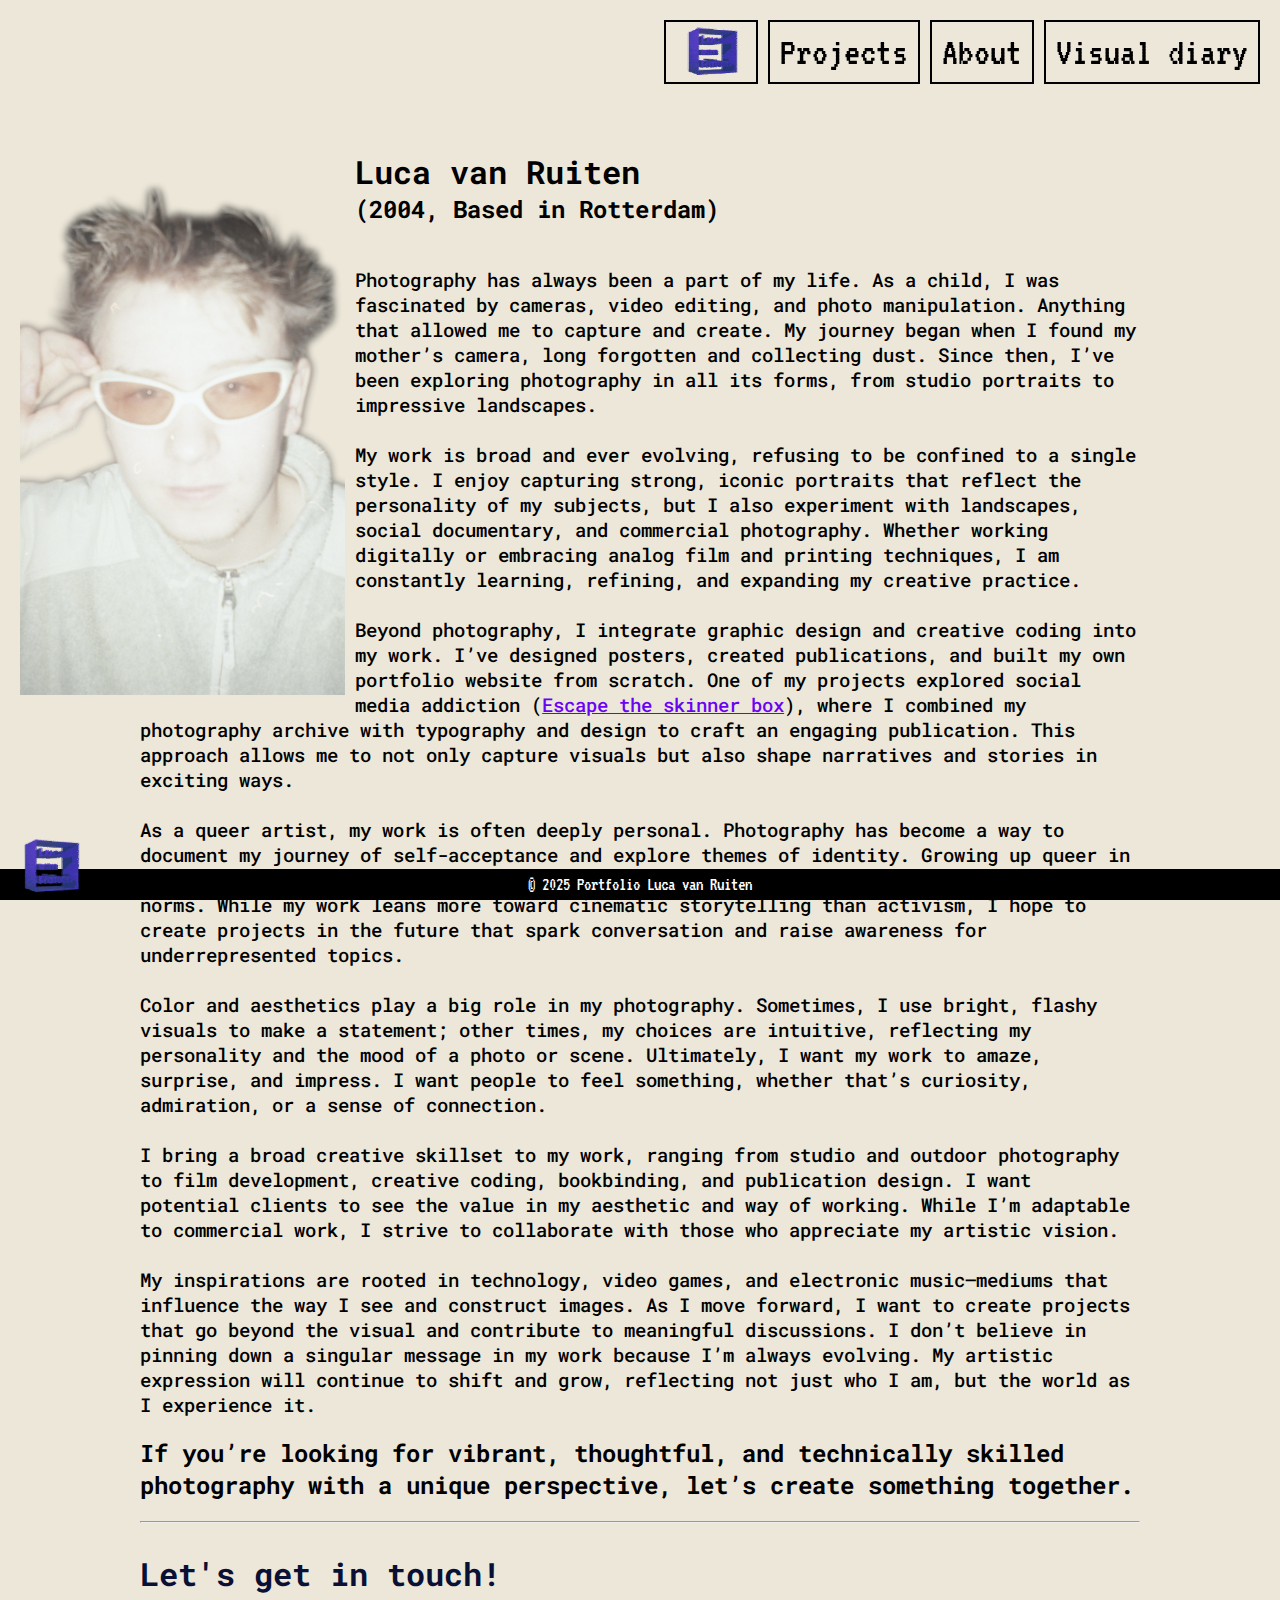
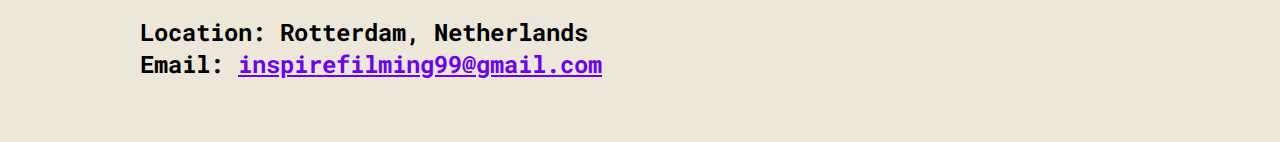
==== about.html @ 85bcb036 "WAAAAAAA" ====
<!--
  o                                                                                           o__ __o                       o     o                             
 <|>                                                                                         <|     v\                    _<|>_  <|>                            
 / \                                                                                         / \     <\                          < >                            
 \o/           o       o       __o__    o__ __o/       o      o     o__ __o/  \o__ __o       \o/     o/       o       o     o     |        o__  __o   \o__ __o  
  |           <|>     <|>     />  \    /v     |       <|>    <|>   /v     |    |     |>       |__  _<|       <|>     <|>   <|>    o__/_   /v      |>   |     |> 
 / \          < >     < >   o/        />     / \      < >    < >  />     / \  / \   / \       |       \      < >     < >   / \    |      />      //   / \   / \ 
 \o/           |       |   <|         \      \o/       \o    o/   \      \o/  \o/   \o/      <o>       \o     |       |    \o/    |      \o    o/     \o/   \o/ 
  |            o       o    \\         o      |         v\  /v     o      |    |     |        |         v\    o       o     |     o       v\  /v __o   |     |  
 / \ _\o__/_   <\__ __/>     _\o__</   <\__  / \         <\/>      <\__  / \  / \   / \      / \         <\   <\__ __/>    / \    <\__     <\/> __/>  / \   / \ 
 -->

 <!DOCTYPE html>
 <html lang="en">
 <head>
     <link rel="stylesheet" href="styles/main.css">
     <meta charset="UTF-8">
     <meta name="viewport" content="width=device-width, initial-scale=1.0">
     <title>About</title>
     <link rel="shortcut icon" type="image/x-icon" href="images/logo_small-ezgif.com-optimize.gif" />
     <link rel="preconnect" href="https://fonts.googleapis.com">
     <link rel="preconnect" href="https://fonts.gstatic.com" crossorigin>
     <link href="https://fonts.googleapis.com/css2?family=Roboto+Mono:wght@400..700&family=VT323&display=swap" rel="stylesheet">
 </head>
 <body style="background-color: rgb(236, 231, 217);">
     <div id="menu">
        <img id="home_btn_white_pages" class="home_btn" onclick="window.location.replace('index.html')" src="images/logo_small-ezgif.com-optimize.gif">
         <a class="menu_btn" href="portfolio.html">Projects</a>
         <a class="menu_btn" href="about.html">About</a>
         <a class="menu_btn" href="messy_grid.html">Visual diary</a>
     </div>
     <div id="about_container">
        <div id="about_photo_holder">
            <img src="images/about/1.png">
        </div>
        <div id="about_text">
            <h1 style="font-weight: 700;">Luca van Ruiten</h1>
            <h2 style="margin: 0">(2004, Based in Rotterdam)</h2><br><br>
            <p>Photography has always been a part of my life. As a child, I was fascinated by cameras, video editing, and photo manipulation. Anything that allowed me to capture and create. My journey began when I found my mother’s camera, long forgotten and collecting dust. Since then, I’ve been exploring photography in all its forms, from studio portraits to impressive landscapes.<br><br>
                
                My work is broad and ever evolving, refusing to be confined to a single style. I enjoy capturing strong, iconic portraits that reflect the personality of my subjects, but I also experiment with landscapes, social documentary, and commercial photography. Whether working digitally or embracing analog film and printing techniques, I am constantly learning, refining, and expanding my creative practice.<br><br>
                
                Beyond photography, I integrate graphic design and creative coding into my work. I’ve designed posters, created publications, and built my own portfolio website from scratch. One of my projects explored social media addiction (<a style="color: #6a03f2" href="escape_s_b.html">Escape the skinner box</a>), where I combined my photography archive with typography and design to craft an engaging publication. This approach allows me to not only capture visuals but also shape narratives and stories in exciting ways.<br><br>
                
                As a queer artist, my work is often deeply personal. Photography has become a way to document my journey of self-acceptance and explore themes of identity. Growing up queer in a small town has shaped my perspective and fueled my interest in art that challenges norms. While my work leans more toward cinematic storytelling than activism, I hope to create projects in the future that spark conversation and raise awareness for underrepresented topics.<br><br>
                
                Color and aesthetics play a big role in my photography. Sometimes, I use bright, flashy visuals to make a statement; other times, my choices are intuitive, reflecting my personality and the mood of a photo or scene. Ultimately, I want my work to amaze, surprise, and impress. I want people to feel something, whether that’s curiosity, admiration, or a sense of connection.<br><br>
                
                I bring a broad creative skillset to my work, ranging from studio and outdoor photography to film development, creative coding, bookbinding, and publication design. I want potential clients to see the value in my aesthetic and way of working. While I’m adaptable to commercial work, I strive to collaborate with those who appreciate my artistic vision.<br><br>
                
                My inspirations are rooted in technology, video games, and electronic music—mediums that influence the way I see and construct images. As I move forward, I want to create projects that go beyond the visual and contribute to meaningful discussions. I don’t believe in pinning down a singular message in my work because I’m always evolving. My artistic expression will continue to shift and grow, reflecting not just who I am, but the world as I experience it.
            </p>
            <h2>
                If you’re looking for vibrant, thoughtful, and technically skilled photography with a unique perspective, let’s create something together.                
            </h2><hr><br>
            <h1 style="margin: 0; color: #091035">Let's get in touch!</h1><br>
            <h2 class="contact_info" style="font-weight: 700; margin: 0;">Location: Rotterdam, Netherlands</h1>
            <h2 class="contact_info" style="font-weight: 700; margin: 0;">Email: <a style="color: #6a03f2" href="mailto:inspirefilming99@gmail.com">inspirefilming99@gmail.com</a></h1><br><br>
        </div>
     </div>
     <div class="footer">
         <p>© 2025 Portfolio Luca van Ruiten</p>
         <img src="images/logo_small-ezgif.com-optimize.gif">
     </div>
 </body>
 </html>
---- styles/main.css ----
/*
  o                                                                                           o__ __o                       o     o                             
 <|>                                                                                         <|     v\                    _<|>_  <|>                            
 / \                                                                                         / \     <\                          < >                            
 \o/           o       o       __o__    o__ __o/       o      o     o__ __o/  \o__ __o       \o/     o/       o       o     o     |        o__  __o   \o__ __o  
  |           <|>     <|>     />  \    /v     |       <|>    <|>   /v     |    |     |>       |__  _<|       <|>     <|>   <|>    o__/_   /v      |>   |     |> 
 / \          < >     < >   o/        />     / \      < >    < >  />     / \  / \   / \       |       \      < >     < >   / \    |      />      //   / \   / \ 
 \o/           |       |   <|         \      \o/       \o    o/   \      \o/  \o/   \o/      <o>       \o     |       |    \o/    |      \o    o/     \o/   \o/ 
  |            o       o    \\         o      |         v\  /v     o      |    |     |        |         v\    o       o     |     o       v\  /v __o   |     |  
 / \ _\o__/_   <\__ __/>     _\o__</   <\__  / \         <\/>      <\__  / \  / \   / \      / \         <\   <\__ __/>    / \    <\__     <\/> __/>  / \   / \ 
 */

body, html {
    margin: 0;
    padding: 0;
    width: 100%;
    height: 100%;
    font-family: Roboto mono;
    font-weight: 400;
}
p {
    font-size: 14pt;
    margin: 0;
}

h1 {
    margin: 0;
}

#background-container {
    padding: 5px;
    width: 100vw;
    height: 100%;
    box-sizing: border-box;
    position: absolute;
    top: 0;
    animation-duration: 4s;
    animation-iteration-count: infinite;
    animation-timing-function: ease;
    animation-direction: alternate;
}

.parent {
    width: 100%;
    height: 100%;
    display: grid;
    grid-template-columns: repeat(5, 1fr);
    grid-template-rows: repeat(5, 1fr);
    gap: 10px;
}

.div1 {
    animation-duration: 10s;
    animation-iteration-count: infinite;
    animation-timing-function: ease-in-out;
    background-image: url('../images/index_animations/image1.jpg');
    background-size: contain;
    animation-name: background_change;
    filter: blur(50px);
    background-repeat: no-repeat;
    mix-blend-mode: multiply;
}

.logo_box {
    margin: 0;
    width: 90%;
    height: 90%;
    position: absolute;
    background-size: contain;
    background-position: center;
    top: 50%;
    left: 50%;
    transform: translate(-50%, -50%);
    border-radius: 50%;
    background-size: 80%;
    background-image: url('../images/Rotatinglogo-ezgif.com-optimize.gif');
    filter: none;
    animation: alternate 15s infinite ease-in-out hop_2;
    padding: 0;
    opacity: 0.9;
}

#name_box{
    position: fixed;
    top: 0;
    left: 0;
    z-index: 2;
    padding: 20px;
    background-color: rgba(0, 0, 0, 0.2);
    border-radius: 0 0 15px 0;
    font-family: VT323;
}

#container_grid {
    justify-items: center;
    display: grid;
    grid-template-columns: 1fr;
    grid-template-rows: 100vh;
    align-items: center;
}

#body_port {
    width: 100%;
    height: 100%;
    /* background-color: #6a03f2; */
    background-color: #091035;
}

.portfolio_grid {
    display: flex;
    box-sizing: border-box;
    gap: 10px;
    margin: 0 auto;
    max-width: 1000px;
}

.portfolio_grid > div {
    box-sizing: border-box;
    padding: 20px;
    max-width: 30vw;
}

.portfolio_grid > div > p {
    color: white;
}

.portfolio_grid  > div > img {
    transition: all .4s ease;
    width: 100%;
    display: block;
    margin: 0 auto;
    transform: scale(.9);
}

.portfolio_grid > div > img:hover {
    cursor: pointer;
    transform: scale(1);
}

#photo_page {
    background-color: rgb(255, 255, 255);
    width: 100%;
    height: 100%;
    display: none;
    top: 0;
    position: absolute;
    padding: 20px;
    box-sizing: border-box;
}

#back_btn:hover {
    background-color: rgb(0, 0, 0);
    cursor: pointer;
    color: white;
}

#photo_holder {
    height: 100%;
    width: 50%;
    padding: 20px;
    box-sizing: border-box;
}

#photo_holder > img {
    width: 100%;
    height: 100%;
    object-fit: contain;
    max-width: 40vw;
    box-sizing: border-box;
}

#text_holder {
    --padding: 20px;
    padding: var(--padding);
    padding-top: calc(var(--padding) * 4);
    width: 50%;
}

#text_holder p {
    font-size: 24px;
    font-weight: bold;
}

#text_holder h1 {
    font-size: 40px;
    font-weight: bold;
    margin-top: 0;
}

    .div1:nth-child(1) { grid-area: 1 / 1 / 3 / 6; animation-delay: 0;}
    .div1:nth-child(2) { grid-area: 2 / 2 / 4 / 4; animation-delay: 1s; animation-direction: alternate-reverse;}
    .div1:nth-child(3) { grid-area: 3 / 3 / 5 / 6; animation-delay: 0.2s;}
    .div1:nth-child(4) { grid-area: 3 / 1 / 6 / 2; animation-delay: 0s; animation-direction: alternate-reverse;}
    .div1:nth-child(5) { grid-area: 4 / 2 / 6 / 4; animation-delay: 2.4s;}
    .div1:nth-child(6) { grid-area: 5 / 4 / 6 / 6; animation-delay: 0.5s;animation-direction: alternate-reverse;}

.content {
    position: absolute;
    z-index: 1;
    width: 100%;
    height: 100%;
}

#menu {
    position: fixed;
    z-index: 1;
    top: 0;
    right: 0;
    padding: 20px;
    font-family: VT323;
}

.home_btn {
    height: 64px;
    float: left;
    box-sizing: border-box;
    transition: all .4s ease-in-out;
    padding: 0;
    border: 2px solid rgb(255, 255, 255);
    mix-blend-mode: exclusion;
}

.home_btn:hover {
    cursor: pointer;
    background-color: white;
}

#home_btn_white_pages {
    border: black 2px solid;
}

#home_btn_white_pages:hover {
    border: black 2px solid;
    background-color: black;
}

.menu_btn {
    padding: 10px;
    margin-left: 10px;
    text-decoration: none;
    color: black;
    border: 2px solid rgb(0, 0, 0);
    font-size:40px;
    float: left;
    transition: all .4s ease-in-out;
}

.menu_btn:hover {
    background-color: rgb(0, 0, 0);
    color: white;
}

#port_btn {
    color: white;
    border: 2px solid white;
}

#port_btn:hover {
    background-color: white;
    color: black;
}

#my_name {
    margin: 0;
    padding-bottom: 5px;
    font-size: 40px;
}

/* collections pages */

.container_collections_grid {
    display: flex;
    padding: 20px;
    flex-direction: row;
    flex-wrap: wrap;
    align-items:stretch;
    justify-content: space-around;
    padding-top: 150px;
    gap: 20px;
    padding-bottom: 50px;
}

.text_in_flexbox {
    font-size: 24px;
    max-width: 40vw;
    height: fit-content;
    font-weight: 700;
}

.container_collections_grid > img {
    max-width: 90vw;
    max-height: 90vh;
    object-fit: contain;
    opacity: 1;
    transition: .4s all ease-in-out;
}

.container_collections_grid > img:hover {
    cursor: pointer;
    opacity: .8;
}

.container_collections_grid > div {
    flex-basis: content;
    padding: 20px;
    padding-top: 0;
    box-sizing: border-box;
}

.container_collections_grid > div:last-of-type {
    margin-top: auto;
  }


.footer {
    position: fixed;
    bottom: 0;
    width: 100%;
    padding: 6px;
    box-sizing: border-box;
    color: white;
    background-color: black;
    text-align: center;
    font-family: VT323;
}

.footer > img {
    width: 100px;
    position: absolute;
    left: 0;
    bottom: 0;
}

.intro_text_container {
    max-width: 40vw;
    font-weight: 700;
}

.intro_text {
    font-size: 35px;
}

/* ESCAPE THE SKINNER BOX :) */

#escape_s_b_info_grid {
    display: flex;
    flex-direction: row;
    flex-wrap: wrap;
    gap: 10px;
    width: 100%;
    padding: 20px;
    padding-top: 100px;
    padding-bottom: 100px;
    box-sizing: border-box;
    justify-content: center;
}

.info_box {
    flex-shrink: 0;
    max-width: 45vw;
}

.info_box:nth-child(3) {
    max-width: 90vw;
}

.info_box > img {
    width: 100%;
}

/* messy grid LOVE */

#messy_grid {
    display: flex;
    padding: 20px;
    flex-direction: row;
    flex-wrap: wrap;
    justify-content: space-around;
    padding-top: 150px;
    gap: 20px;
    padding-bottom: 50px;
}

#messy_grid > div > img {
    max-width: 90vw;
    max-height: 110vh;
    object-fit: contain;
    opacity: 1;
    transition: .4s all ease-in-out;

}

#messy_grid > div > img:hover {
    opacity: .8;
    cursor: pointer;
}

/* about me pagina WOOOOOP WOOP */

#about_container {
    padding: 20px;
    gap: 20px;
    padding-top: 150px;
    justify-content: center;
    color: white;
}

#about_text {
    width: 90%;
    max-width: 1000px;
    color: black;
    text-align: left;
    margin: 0 auto;
}

#about_text > p {
    font-weight: 500;
}

#about_photo_holder {
    box-sizing: border-box;
}

#about_photo_holder > img {
    max-height: 60vh;
    max-width: 40vw;
    float: left;
    text-align: center;
    padding: 5px 10px 10px 0;
}

/* animations */

@keyframes background_change {
    1% {background-image: url('../images/index_animations/image1.jpg'); filter: blur(50px); background-position: center;}
    40% {background-image: url('../images/index_animations/image4.jpg'); filter: blur(35px); background-position: left;}
    60% {background-image: url('../images/index_animations/image6.jpg'); filter: blur(50px); background-position: right;}
    80% {background-image: url('../images/index_animations/image9.jpg'); filter: blur(40px); background-position: bottom;}
    100% {background-image: url('../images/index_animations/image1.jpg'); filter: blur(25px); background-position: center;}
}

@keyframes hop {
    0% {background-position: center; background-size: 100%;}
    25% {background-position: center; background-size: 100%;}
    50% {background-position: center; background-size: 500%;}
    75% {background-position: center; background-size: 5%;}
    100% {background-position: center; background-size: 50%;}
}

@keyframes hop_2 {
    0% {background-size: 100%;}
    25% { background-size: 100%;}
    40% { background-size: 500%;}
    75% { background-size: 5%;}
    100% { background-size: 50%;}
}

@keyframes rainbow_flip {
    0% {background-color: red;}
    20% {background-color: orange;}
    40% {background-color: yellow;}
    60% {background-color: green;}
    80% {background-color: blue;}
    100% {background-color: purple;}
}

/* RESPONSIVE SECTION */

@media only screen and (max-width: 1025px) {
    .intro_text {
        font-size: 30px;
    }
}

@media only screen and (max-width: 800px) {
    .container_collections_grid {
        --gap: 35px;
        --num_columns: 2;
        --row_height: 1fr;
    }

    .portfolio_grid {
        flex-direction: column;
    }

    .portfolio_grid > div {
        padding: 5px;
        max-width: 50vw;
    }

    .portfolio_grid > div > p {
        font-size: 10px;
    }

    #menu > a {
        padding: 5px;
        text-decoration: none;
        border-width: 1px;
        font-size: 20px;
        border-width: 1px;
    }

    .footer {
        padding: 1px;
        background-color: rgb(0, 0, 0);
        text-align: center;
        font-size: 5px;
    }

    #collection_list {
        position: absolute;
        padding: 10px;
        box-sizing: border-box;
        background-color: rgb(255, 0, 0);
    }
    
    #collection_list > a {
        font-size: 15px;
    }
    .home_btn {
        height: 36px;
        border: 1px solid rgb(255, 255, 255);
    }

    #book_holder > div {
        width: 350px;
        height: 400px;
    }

    .container_collections_grid > div {
        padding: 5px;
        max-width: 60vw;
    }

    .container_collections_grid > div > h1 {
        font-size: 16px;
    }

    #about_text {
        width: 100%;
    }

    #about_text > p {
        font-size: 12px;
    }
    #about_photo_holder > img {
        max-height: 50vh;
    }

    #about_container {
        justify-content: left;
        padding-top: 70px;
        padding-bottom: 70px;
        flex-direction: column-reverse;
    }
    .intro_text {
        font-size: 14px;
    }

    .text_in_flexbox {
        font-size: 12px;
    }

    .intro_text_container {
        max-width: 90vw;
    }
    #name_box {
        display: none;
    }
    #home_btn_white_pages {
        border-width: 1px;
    }

    #escape_s_b_info_grid {
        flex-direction: column;
    }

    .info_box {
        max-width: 80vw;
    }

    .contact_info {
        font-size: 12px;
    }
  }
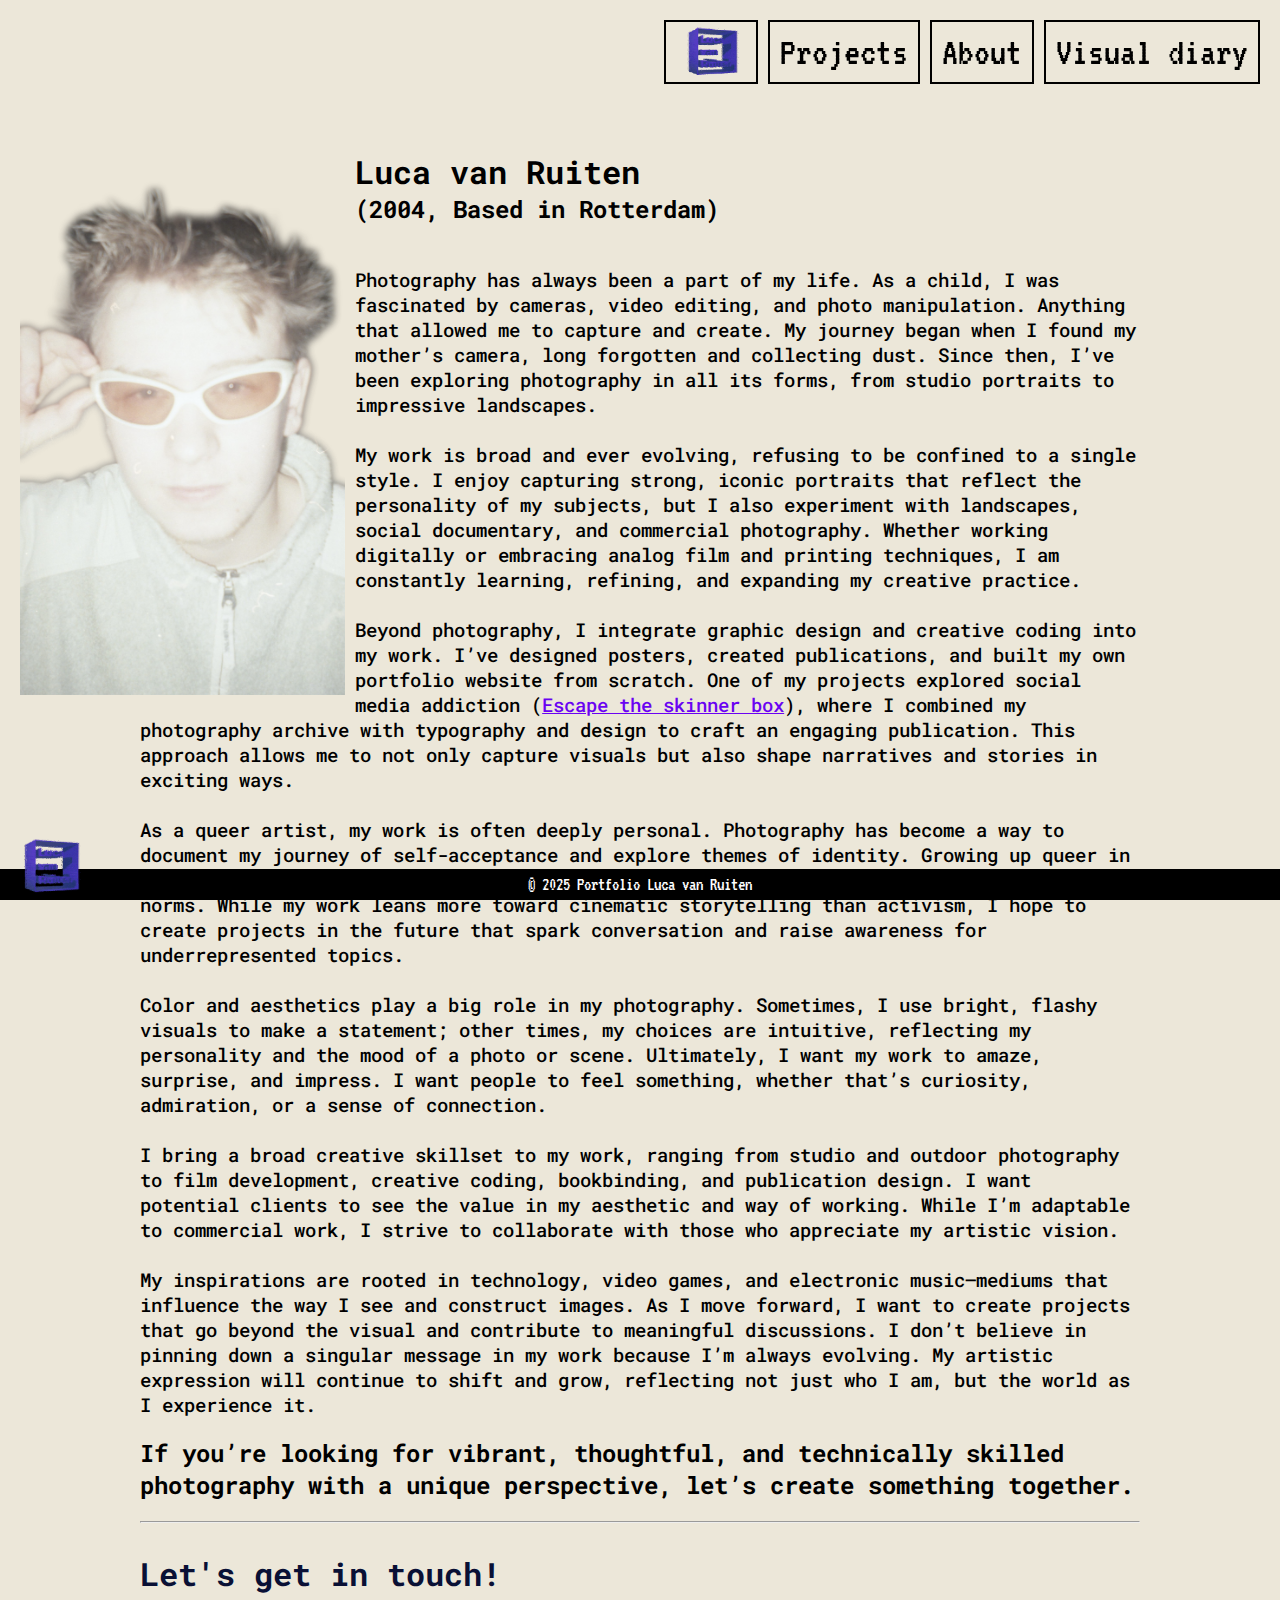
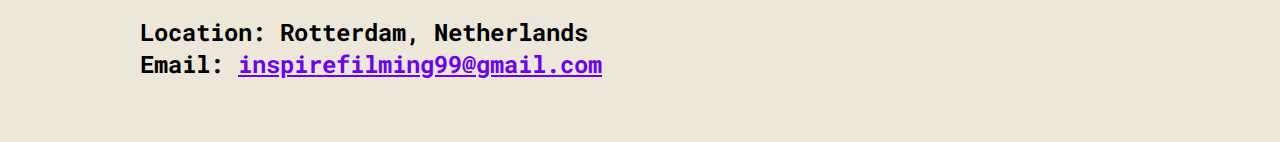
==== commit 8ac73985: "textured index" ====
--- a/about.html
+++ b/about.html
@@ -22,7 +22,7 @@
      <link rel="preconnect" href="https://fonts.gstatic.com" crossorigin>
      <link href="https://fonts.googleapis.com/css2?family=Roboto+Mono:wght@400..700&family=VT323&display=swap" rel="stylesheet">
  </head>
- <body style="background-color: rgb(236, 231, 217);">
+ <body>
      <div id="menu">
         <img id="home_btn_white_pages" class="home_btn" onclick="window.location.replace('index.html')" src="images/logo_small-ezgif.com-optimize.gif">
          <a class="menu_btn" href="portfolio.html">Projects</a>
--- a/styles/main.css
+++ b/styles/main.css
@@ -18,6 +18,11 @@
     font-family: Roboto mono;
     font-weight: 400;
 }
+
+html {
+    background-color: white;
+}
+
 p {
     font-size: 14pt;
     margin: 0;
@@ -47,18 +52,6 @@
     grid-template-columns: repeat(5, 1fr);
     grid-template-rows: repeat(5, 1fr);
     gap: 10px;
-}
-
-.div1 {
-    animation-duration: 10s;
-    animation-iteration-count: infinite;
-    animation-timing-function: ease-in-out;
-    background-image: url('../images/index_animations/image1.jpg');
-    background-size: contain;
-    animation-name: background_change;
-    filter: blur(50px);
-    background-repeat: no-repeat;
-    mix-blend-mode: multiply;
 }
 
 .logo_box {
@@ -74,10 +67,8 @@
     border-radius: 50%;
     background-size: 80%;
     background-image: url('../images/Rotatinglogo-ezgif.com-optimize.gif');
-    filter: none;
     animation: alternate 15s infinite ease-in-out hop_2;
     padding: 0;
-    opacity: 0.9;
 }
 
 #name_box{
@@ -89,6 +80,17 @@
     background-color: rgba(0, 0, 0, 0.2);
     border-radius: 0 0 15px 0;
     font-family: VT323;
+}
+
+#texture_layer {
+    background-image: url('../images/texture_layer.jpg');
+    position: absolute;
+    background-position: center;
+    width: 100vw;
+    height: 100vh;
+    mix-blend-mode: screen;
+    animation: hop 30s infinite alternate;
+    opacity: .5;
 }
 
 #container_grid {
@@ -403,6 +405,7 @@
     padding-top: 150px;
     justify-content: center;
     color: white;
+    background-color: rgb(236, 231, 217);
 }
 
 #about_text {
@@ -440,11 +443,8 @@
 }
 
 @keyframes hop {
-    0% {background-position: center; background-size: 100%;}
-    25% {background-position: center; background-size: 100%;}
-    50% {background-position: center; background-size: 500%;}
-    75% {background-position: center; background-size: 5%;}
-    100% {background-position: center; background-size: 50%;}
+    0% {background-size: 100%;}
+    100% {background-size: 50%;}
 }
 
 @keyframes hop_2 {
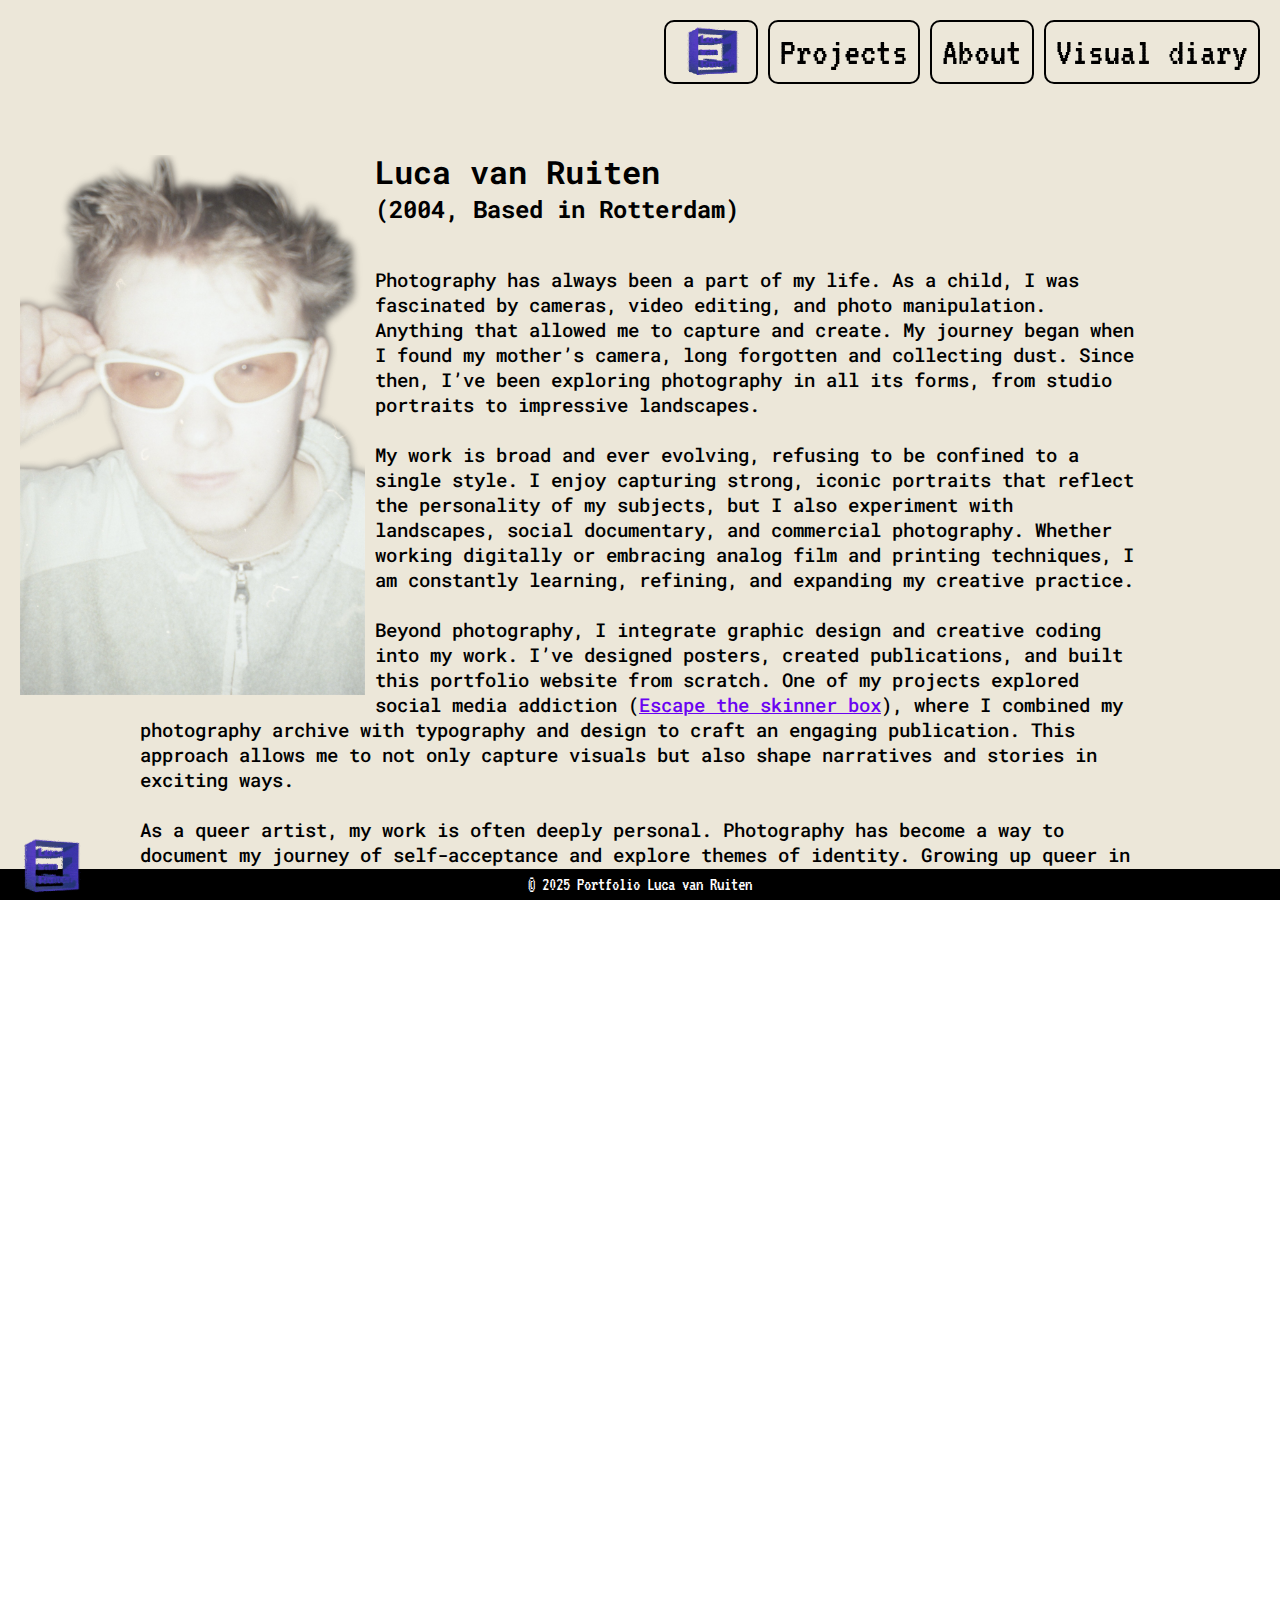
==== commit 7d59f515: "hopefully fixed whitespace bug for ios browsers" ====
--- a/about.html
+++ b/about.html
@@ -40,7 +40,7 @@
                 
                 My work is broad and ever evolving, refusing to be confined to a single style. I enjoy capturing strong, iconic portraits that reflect the personality of my subjects, but I also experiment with landscapes, social documentary, and commercial photography. Whether working digitally or embracing analog film and printing techniques, I am constantly learning, refining, and expanding my creative practice.<br><br>
                 
-                Beyond photography, I integrate graphic design and creative coding into my work. I’ve designed posters, created publications, and built my own portfolio website from scratch. One of my projects explored social media addiction (<a style="color: #6a03f2" href="escape_s_b.html">Escape the skinner box</a>), where I combined my photography archive with typography and design to craft an engaging publication. This approach allows me to not only capture visuals but also shape narratives and stories in exciting ways.<br><br>
+                Beyond photography, I integrate graphic design and creative coding into my work. I’ve designed posters, created publications, and built this portfolio website from scratch. One of my projects explored social media addiction (<a style="color: #6a03f2" href="escape_s_b.html">Escape the skinner box</a>), where I combined my photography archive with typography and design to craft an engaging publication. This approach allows me to not only capture visuals but also shape narratives and stories in exciting ways.<br><br>
                 
                 As a queer artist, my work is often deeply personal. Photography has become a way to document my journey of self-acceptance and explore themes of identity. Growing up queer in a small town has shaped my perspective and fueled my interest in art that challenges norms. While my work leans more toward cinematic storytelling than activism, I hope to create projects in the future that spark conversation and raise awareness for underrepresented topics.<br><br>
                 
--- a/styles/main.css
+++ b/styles/main.css
@@ -10,13 +10,24 @@
  / \ _\o__/_   <\__ __/>     _\o__</   <\__  / \         <\/>      <\__  / \  / \   / \      / \         <\   <\__ __/>    / \    <\__     <\/> __/>  / \   / \ 
  */
 
+/* COMPRESSION SETTINGS FOR IMAGES
+
+PHOTOSHOP
+    COMPRESSED: 1920 X 1080 (RESIZE TO FIT) (QUALITY 8)
+    UNCOMPRESSED: 3840 X 2160 (RESIZE TO FIT) (QUALITY 10)
+    FULL SIZE IS OBVIOUSLY JUST FULL SIZED IMAGES (COMPLETELY UNCOMPRESSED)
+
+*/
+
 body, html {
     margin: 0;
     padding: 0;
     width: 100%;
     height: 100%;
+    overflow-x: hidden;
     font-family: Roboto mono;
     font-weight: 400;
+    text-rendering: optimizeLegibility;
 }
 
 html {
@@ -88,24 +99,27 @@
     background-position: center;
     width: 100vw;
     height: 100vh;
-    mix-blend-mode: screen;
+    mix-blend-mode:soft-light;
     animation: hop 30s infinite alternate;
-    opacity: .5;
+    opacity: 0.8;
 }
 
 #container_grid {
     justify-items: center;
     display: grid;
     grid-template-columns: 1fr;
-    grid-template-rows: 100vh;
     align-items: center;
+    background-color: #091035;
+    padding: 40px;
+    box-sizing: border-box;
+    max-width: 100vw;
+    height: 100vh;
 }
 
 #body_port {
     width: 100%;
     height: 100%;
     /* background-color: #6a03f2; */
-    background-color: #091035;
 }
 
 .portfolio_grid {
@@ -132,6 +146,7 @@
     display: block;
     margin: 0 auto;
     transform: scale(.9);
+    border-radius: 10px;
 }
 
 .portfolio_grid > div > img:hover {
@@ -219,12 +234,13 @@
     transition: all .4s ease-in-out;
     padding: 0;
     border: 2px solid rgb(255, 255, 255);
-    mix-blend-mode: exclusion;
+    border-radius: 10px;
 }
 
 .home_btn:hover {
     cursor: pointer;
     background-color: white;
+    transform: translateY(3px);
 }
 
 #home_btn_white_pages {
@@ -244,12 +260,14 @@
     border: 2px solid rgb(0, 0, 0);
     font-size:40px;
     float: left;
+    border-radius: 10px;
     transition: all .4s ease-in-out;
 }
 
 .menu_btn:hover {
     background-color: rgb(0, 0, 0);
     color: white;
+    transform: translateY(3px);
 }
 
 #port_btn {
@@ -498,6 +516,7 @@
         border-width: 1px;
         font-size: 20px;
         border-width: 1px;
+        border-radius: 5px;
     }
 
     .footer {
@@ -507,19 +526,10 @@
         font-size: 5px;
     }
 
-    #collection_list {
-        position: absolute;
-        padding: 10px;
-        box-sizing: border-box;
-        background-color: rgb(255, 0, 0);
-    }
-    
-    #collection_list > a {
-        font-size: 15px;
-    }
     .home_btn {
         height: 36px;
         border: 1px solid rgb(255, 255, 255);
+        border-radius: 5px;
     }
 
     #book_holder > div {
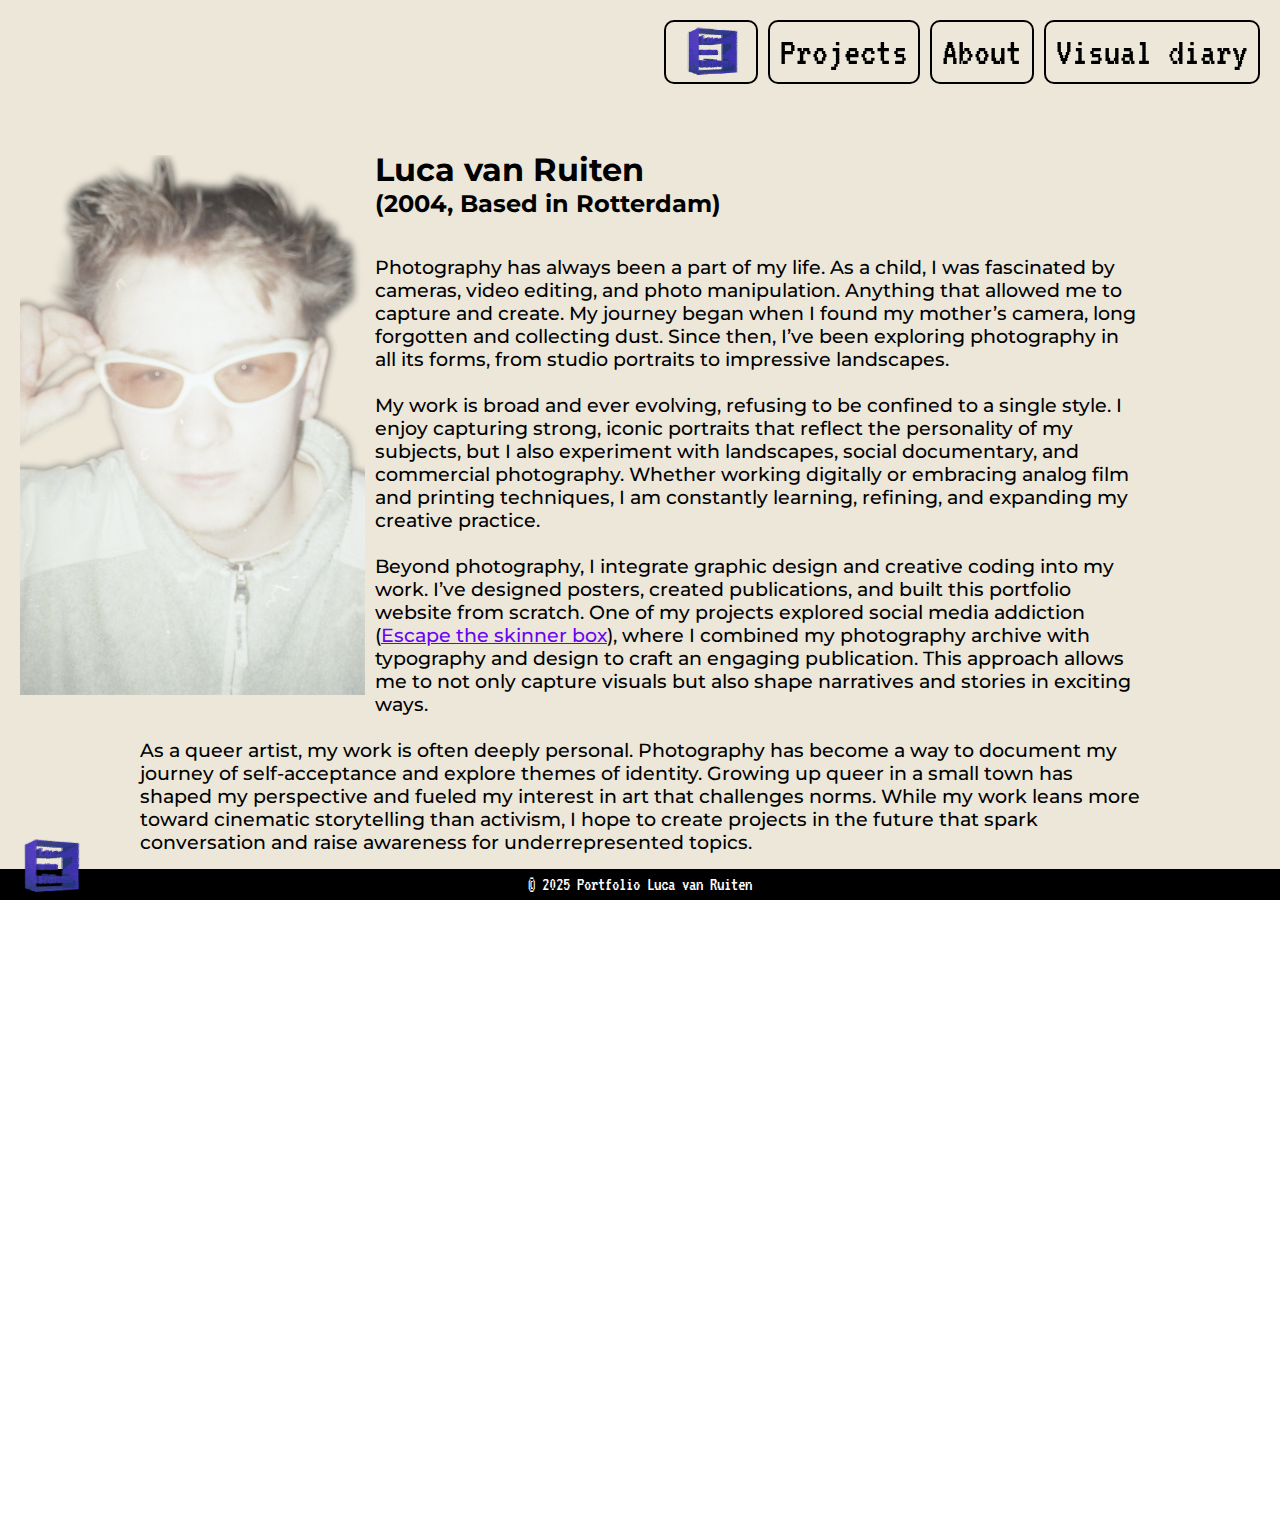
==== commit 7aebb168: "d" ====
--- a/about.html
+++ b/about.html
@@ -20,7 +20,7 @@
      <link rel="shortcut icon" type="image/x-icon" href="images/logo_small-ezgif.com-optimize.gif" />
      <link rel="preconnect" href="https://fonts.googleapis.com">
      <link rel="preconnect" href="https://fonts.gstatic.com" crossorigin>
-     <link href="https://fonts.googleapis.com/css2?family=Roboto+Mono:wght@400..700&family=VT323&display=swap" rel="stylesheet">
+     <link href="https://fonts.googleapis.com/css2?family=Montserrat:ital,wght@0,100..900;1,100..900&family=VT323&display=swap" rel="stylesheet">
  </head>
  <body>
      <div id="menu">
--- a/styles/main.css
+++ b/styles/main.css
@@ -25,13 +25,8 @@
     width: 100%;
     height: 100%;
     overflow-x: hidden;
-    font-family: Roboto mono;
+    font-family: montserrat;
     font-weight: 400;
-    text-rendering: optimizeLegibility;
-}
-
-html {
-    background-color: white;
 }
 
 p {
@@ -304,7 +299,6 @@
     font-size: 24px;
     max-width: 40vw;
     height: fit-content;
-    font-weight: 700;
 }
 
 .container_collections_grid > img {
@@ -353,7 +347,7 @@
 
 .intro_text_container {
     max-width: 40vw;
-    font-weight: 700;
+    font-weight: 300;
 }
 
 .intro_text {
@@ -488,6 +482,12 @@
     .intro_text {
         font-size: 30px;
     }
+
+    body, html {
+    height: 100%;
+    overflow: auto;
+    max-height: 100%;
+    }
 }
 
 @media only screen and (max-width: 800px) {
@@ -495,6 +495,10 @@
         --gap: 35px;
         --num_columns: 2;
         --row_height: 1fr;
+    }
+
+    #background-container {
+        overflow-y: hidden;
     }
 
     .portfolio_grid {
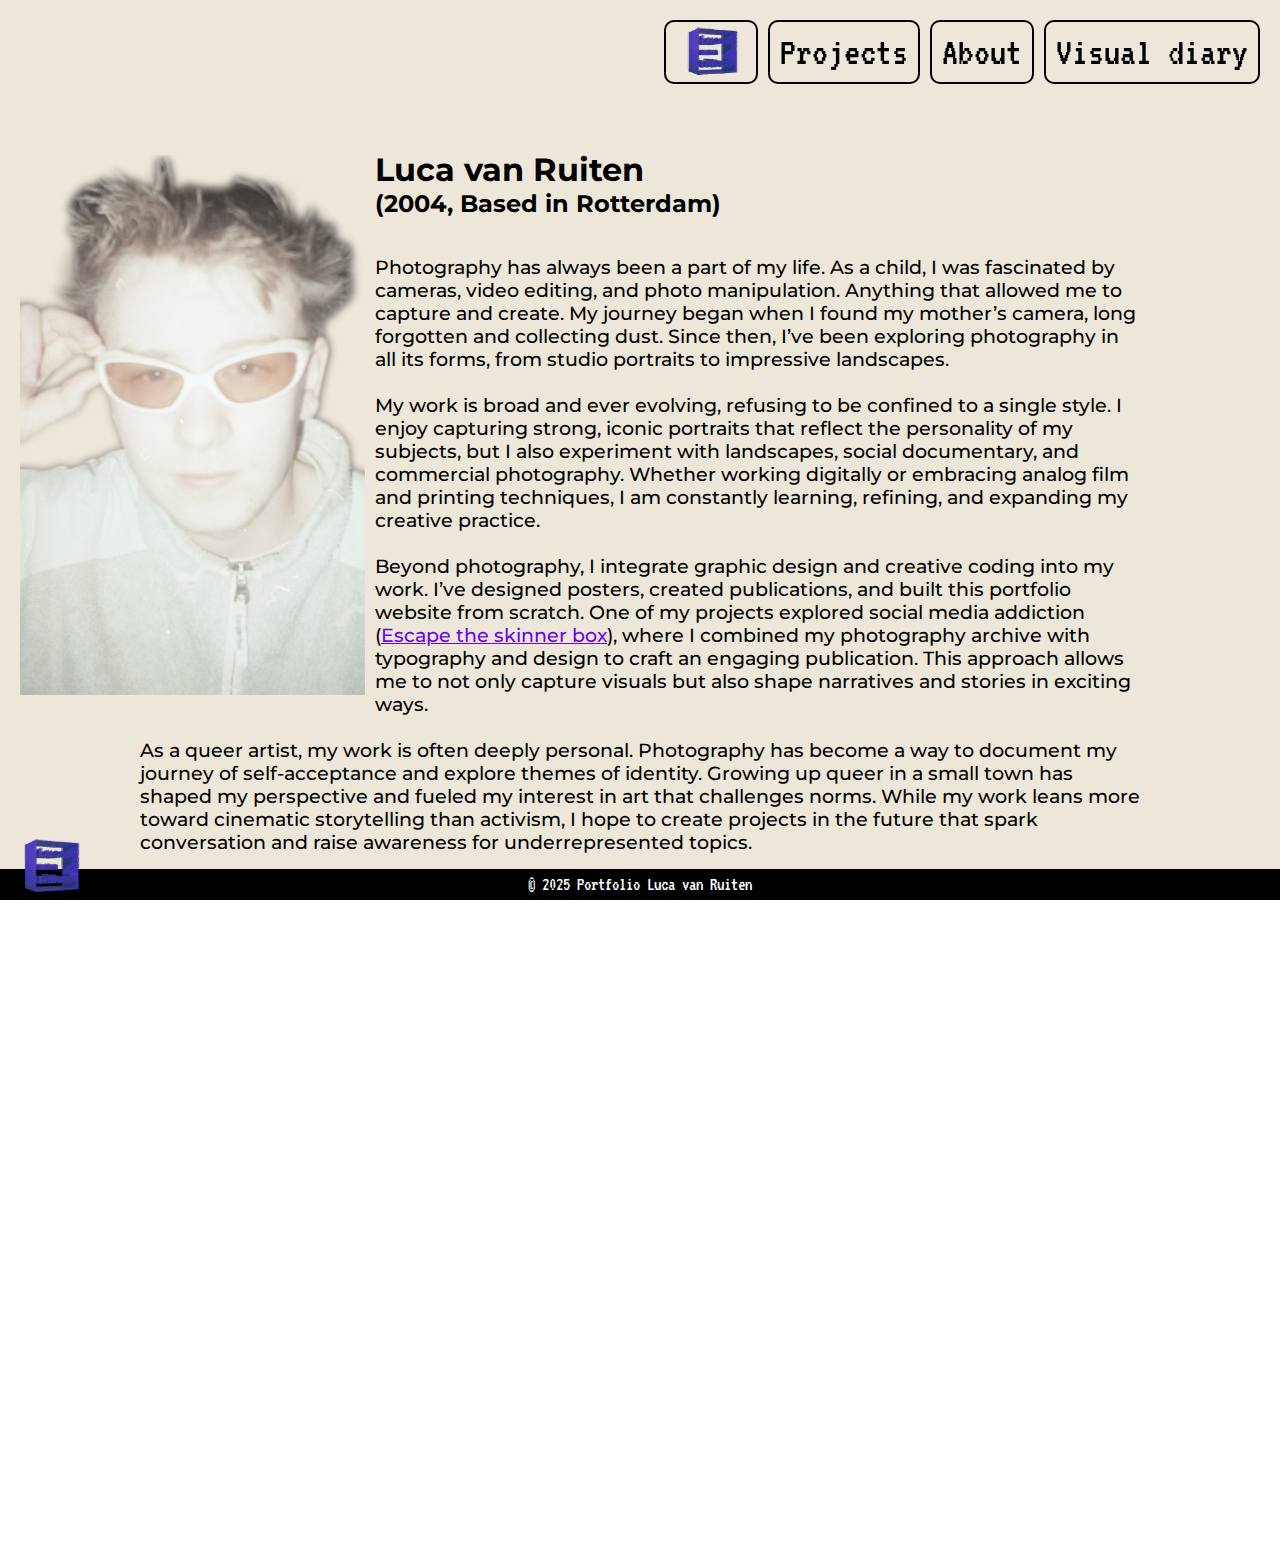
==== commit 3ae8387c: "added text" ====
--- a/about.html
+++ b/about.html
@@ -55,7 +55,8 @@
             </h2><hr><br>
             <h1 style="margin: 0; color: #091035">Let's get in touch!</h1><br>
             <h2 class="contact_info" style="font-weight: 700; margin: 0;">Location: Rotterdam, Netherlands</h1>
-            <h2 class="contact_info" style="font-weight: 700; margin: 0;">Email: <a style="color: #6a03f2" href="mailto:inspirefilming99@gmail.com">inspirefilming99@gmail.com</a></h1><br><br>
+            <h2 class="contact_info" style="margin: 0; font-weight: 700;"><a href="https://www.instagram.com/lucavanruiten_photography/?hl=en" target="_blank" style="color: #6a03f2">Instagram</a></h2>
+            <h2 class="contact_info" style="margin: 0; font-weight: 700; margin: 0;"><a style="color: #6a03f2" href="mailto:inspirefilming99@gmail.com">inspirefilming99@gmail.com</a></h1><br><br>
         </div>
      </div>
      <div class="footer">
--- a/styles/main.css
+++ b/styles/main.css
@@ -16,7 +16,7 @@
     COMPRESSED: 1920 X 1080 (RESIZE TO FIT) (QUALITY 8)
     UNCOMPRESSED: 3840 X 2160 (RESIZE TO FIT) (QUALITY 10)
     FULL SIZE IS OBVIOUSLY JUST FULL SIZED IMAGES (COMPLETELY UNCOMPRESSED)
-
+    I really hate the fact that the search bar on Ios devices are incorporated when using the viewport height property in css. But if you happen to run into the same issue, the fix is to use 100% instead of 100vh.
 */
 
 body, html {
@@ -91,11 +91,13 @@
 #texture_layer {
     background-image: url('../images/texture_layer.jpg');
     position: absolute;
+    top: 0;
     background-position: center;
     width: 100vw;
-    height: 100vh;
+    height: 100%;
     mix-blend-mode:soft-light;
     animation: hop 30s infinite alternate;
+    background-size: cover;
     opacity: 0.8;
 }
 
@@ -198,13 +200,6 @@
     font-weight: bold;
     margin-top: 0;
 }
-
-    .div1:nth-child(1) { grid-area: 1 / 1 / 3 / 6; animation-delay: 0;}
-    .div1:nth-child(2) { grid-area: 2 / 2 / 4 / 4; animation-delay: 1s; animation-direction: alternate-reverse;}
-    .div1:nth-child(3) { grid-area: 3 / 3 / 5 / 6; animation-delay: 0.2s;}
-    .div1:nth-child(4) { grid-area: 3 / 1 / 6 / 2; animation-delay: 0s; animation-direction: alternate-reverse;}
-    .div1:nth-child(5) { grid-area: 4 / 2 / 6 / 4; animation-delay: 2.4s;}
-    .div1:nth-child(6) { grid-area: 5 / 4 / 6 / 6; animation-delay: 0.5s;animation-direction: alternate-reverse;}
 
 .content {
     position: absolute;
@@ -281,7 +276,7 @@
     font-size: 40px;
 }
 
-/* collections pages */
+/* Projects page (don't know if this is the optimal version of this page but for now it's alright. */
 
 .container_collections_grid {
     display: flex;
@@ -382,7 +377,7 @@
     width: 100%;
 }
 
-/* messy grid LOVE */
+/* messy grid LOVE this page... kinda proud of it*/
 
 #messy_grid {
     display: flex;
@@ -444,7 +439,7 @@
     padding: 5px 10px 10px 0;
 }
 
-/* animations */
+/* animations (I'm so thirsty) */
 
 @keyframes background_change {
     1% {background-image: url('../images/index_animations/image1.jpg'); filter: blur(50px); background-position: center;}
@@ -476,7 +471,7 @@
     100% {background-color: purple;}
 }
 
-/* RESPONSIVE SECTION */
+/* RESPONSIVE SECTION cuz people be lookin on phones these days*/
 
 @media only screen and (max-width: 1025px) {
     .intro_text {
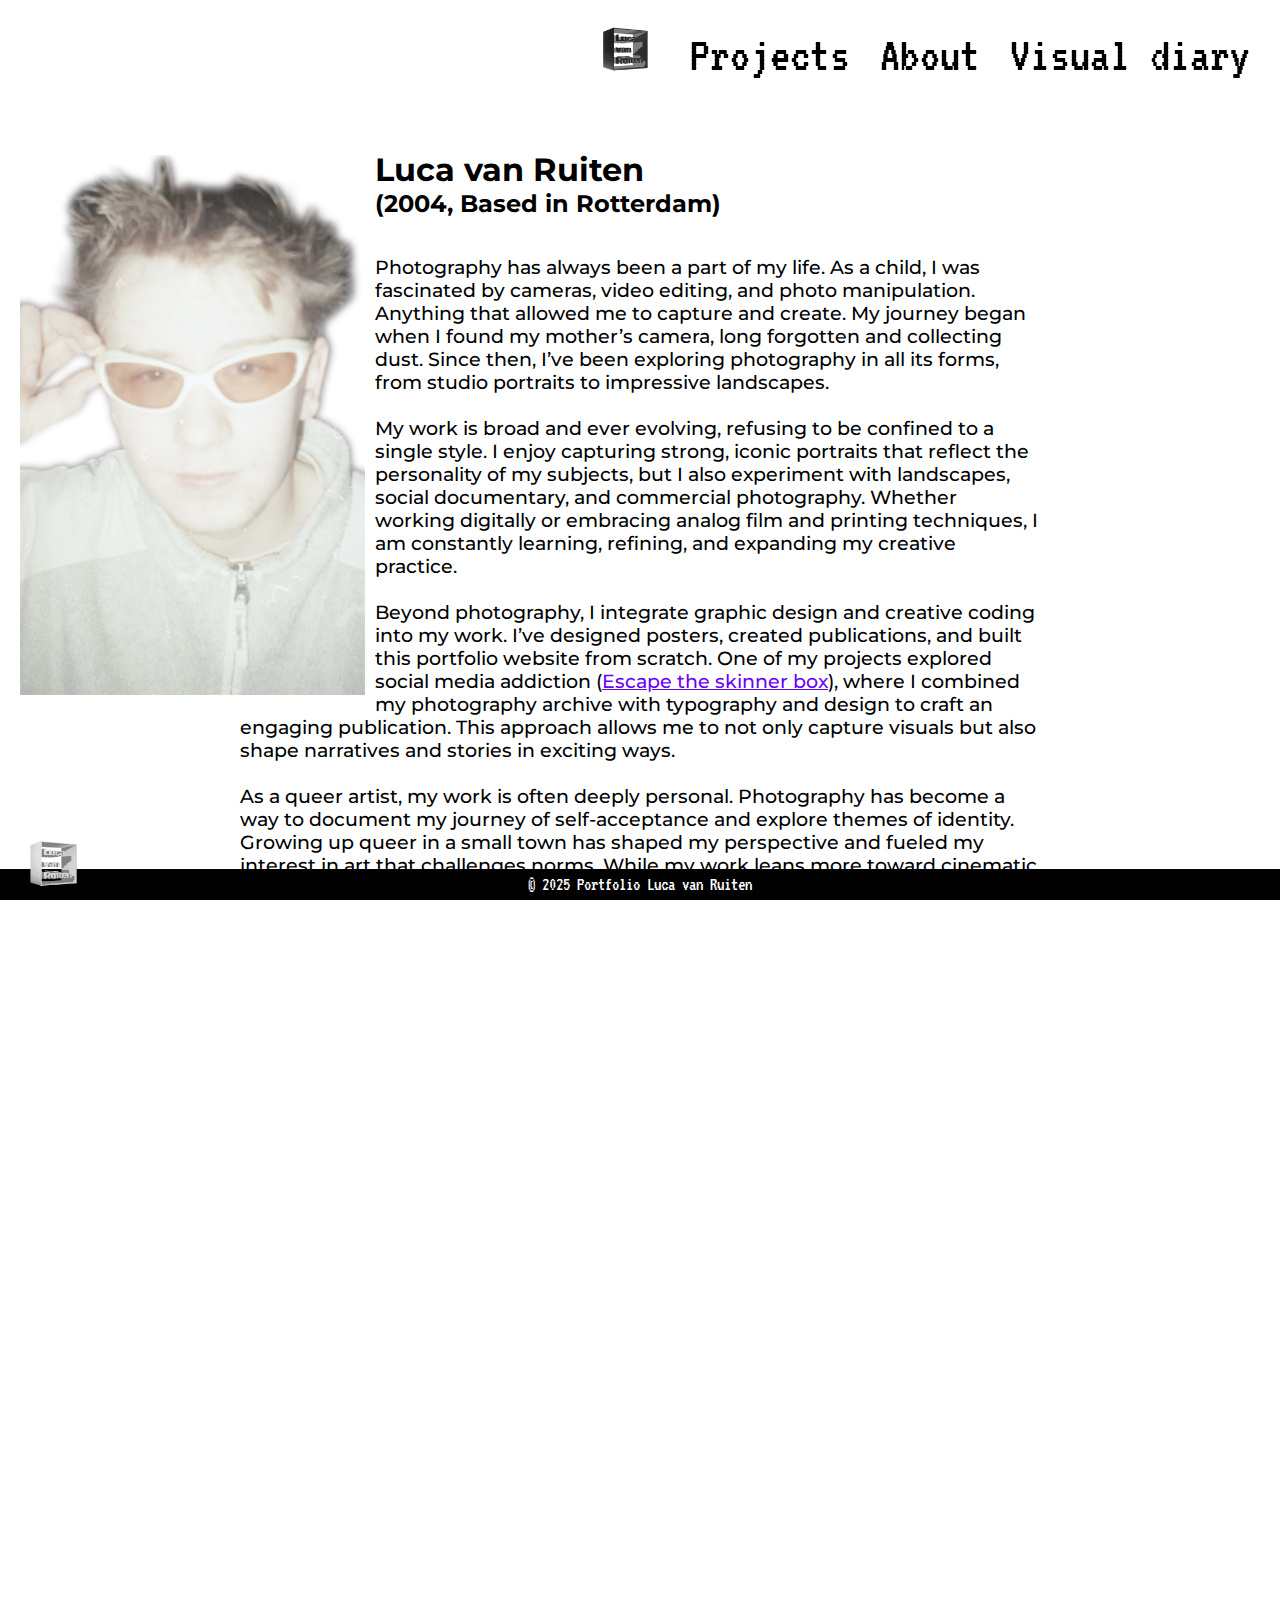
==== commit 84e13da5: "redesign on lots of stuff" ====
--- a/about.html
+++ b/about.html
@@ -16,18 +16,19 @@
      <link rel="stylesheet" href="styles/main.css">
      <meta charset="UTF-8">
      <meta name="viewport" content="width=device-width, initial-scale=1.0">
+     <meta name="keywords" content="Luca van Ruiten, fotograaf, photographer, graphic design, graphic designer, Rotterdam, Nederland, Netherlands, Creative coder, programmeur, webdesign, kunst, kunstenaar, artist,">
+     <meta name="author" content="Luca van Ruiten">
      <title>About</title>
-     <link rel="shortcut icon" type="image/x-icon" href="images/logo_small-ezgif.com-optimize.gif" />
      <link rel="preconnect" href="https://fonts.googleapis.com">
      <link rel="preconnect" href="https://fonts.gstatic.com" crossorigin>
      <link href="https://fonts.googleapis.com/css2?family=Montserrat:ital,wght@0,100..900;1,100..900&family=VT323&display=swap" rel="stylesheet">
  </head>
  <body>
      <div id="menu">
-        <img id="home_btn_white_pages" class="home_btn" onclick="window.location.replace('index.html')" src="images/logo_small-ezgif.com-optimize.gif">
-         <a class="menu_btn" href="portfolio.html">Projects</a>
-         <a class="menu_btn" href="about.html">About</a>
-         <a class="menu_btn" href="messy_grid.html">Visual diary</a>
+        <img class="home_btn" onclick="window.location.replace('index.html')" src="images/logo_small-ezgif.com-optimize.gif">
+        <a id="port_btn" class="menu_btn" href="portfolio.html">Projects</a>
+        <a id="port_btn" class="menu_btn" href="about.html">About</a>
+        <a id="port_btn" class="menu_btn" href="messy_grid.html">Visual diary</a>
      </div>
      <div id="about_container">
         <div id="about_photo_holder">
--- a/styles/main.css
+++ b/styles/main.css
@@ -27,6 +27,7 @@
     overflow-x: hidden;
     font-family: montserrat;
     font-weight: 400;
+    cursor: url("../images/cursor_states/default.png") 25 15, auto;
 }
 
 p {
@@ -36,6 +37,10 @@
 
 h1 {
     margin: 0;
+}
+
+a:hover {
+    cursor: url('../images/cursor_states/pointer.png') 25 15, auto;
 }
 
 #background-container {
@@ -110,7 +115,7 @@
     padding: 40px;
     box-sizing: border-box;
     max-width: 100vw;
-    height: 100vh;
+    height: 100%;
 }
 
 #body_port {
@@ -129,6 +134,7 @@
 
 .portfolio_grid > div {
     box-sizing: border-box;
+    mix-blend-mode: exclusion;
     padding: 20px;
     max-width: 30vw;
 }
@@ -147,7 +153,7 @@
 }
 
 .portfolio_grid > div > img:hover {
-    cursor: pointer;
+    cursor: url('../images/cursor_states/pointer.png') 25 15, auto;
     transform: scale(1);
 }
 
@@ -164,7 +170,6 @@
 
 #back_btn:hover {
     background-color: rgb(0, 0, 0);
-    cursor: pointer;
     color: white;
 }
 
@@ -210,64 +215,45 @@
 
 #menu {
     position: fixed;
-    z-index: 1;
+    z-index: 2;
     top: 0;
     right: 0;
     padding: 20px;
     font-family: VT323;
+    mix-blend-mode: exclusion;
 }
 
 .home_btn {
     height: 64px;
     float: left;
-    box-sizing: border-box;
-    transition: all .4s ease-in-out;
+    /* transition: all .3s ease; */
     padding: 0;
-    border: 2px solid rgb(255, 255, 255);
-    border-radius: 10px;
+    z-index: 1000;
 }
 
 .home_btn:hover {
-    cursor: pointer;
-    background-color: white;
-    transform: translateY(3px);
-}
-
-#home_btn_white_pages {
-    border: black 2px solid;
-}
-
-#home_btn_white_pages:hover {
-    border: black 2px solid;
-    background-color: black;
+    cursor: url('../images/cursor_states/pointer.png') 25 15, auto;
+    border-bottom: 3px rgb(0, 255, 0) solid;
 }
 
 .menu_btn {
-    padding: 10px;
+    padding-left: 10px;
+    padding-right: 10px;
+    padding-top: 10px;
+    padding-bottom: 3px;
     margin-left: 10px;
     text-decoration: none;
-    color: black;
-    border: 2px solid rgb(0, 0, 0);
-    font-size:40px;
+    font-size: 50px;
     float: left;
-    border-radius: 10px;
-    transition: all .4s ease-in-out;
+    color: white;
+    /* transition: all .3s ease; */
+    /* border-bottom: 2px white solid; */
 }
 
 .menu_btn:hover {
-    background-color: rgb(0, 0, 0);
-    color: white;
-    transform: translateY(3px);
-}
-
-#port_btn {
-    color: white;
-    border: 2px solid white;
-}
-
-#port_btn:hover {
-    background-color: white;
-    color: black;
+    /* background-color: rgb(0, 0, 0); */
+    color: rgb(0, 255, 0);
+    border-bottom: 3px solid rgb(0, 255, 0);
 }
 
 #my_name {
@@ -293,7 +279,14 @@
 .text_in_flexbox {
     font-size: 24px;
     max-width: 40vw;
-    height: fit-content;
+    color: white;
+}
+
+.text_box_flexbox {
+    display: flex;
+    justify-content: center;
+    align-items: center;
+    mix-blend-mode: exclusion;
 }
 
 .container_collections_grid > img {
@@ -305,7 +298,7 @@
 }
 
 .container_collections_grid > img:hover {
-    cursor: pointer;
+    cursor: url('../images/cursor_states/pointer.png') 25 15, auto;
     opacity: .8;
 }
 
@@ -341,6 +334,8 @@
 }
 
 .intro_text_container {
+    mix-blend-mode: exclusion;
+    color: white;
     max-width: 40vw;
     font-weight: 300;
 }
@@ -401,7 +396,34 @@
 
 #messy_grid > div > img:hover {
     opacity: .8;
-    cursor: pointer;
+    cursor: url('../images/cursor_states/pointer.png') 25 15, auto;
+}
+
+#theme_toggle {
+    position: fixed;
+    top: 0;
+    left: 0;
+    padding: 20px;
+    mix-blend-mode: exclusion;
+}
+
+#circle_btn {
+    border-radius: 0;
+    padding: 10px;
+    margin-top: 10px;
+    color: white;
+    font-family: VT323;
+    box-sizing: border-box;
+    border: 1px black solid;
+    font-size: 50px;
+    user-select: none;
+}
+
+#circle_btn:hover {
+    cursor: url('../images/cursor_states/pointer.png') 25 15, auto;
+    border: 1px white solid;
+    background-color: white;
+    color: black;
 }
 
 /* about me pagina WOOOOOP WOOP */
@@ -412,12 +434,12 @@
     padding-top: 150px;
     justify-content: center;
     color: white;
-    background-color: rgb(236, 231, 217);
+    background-color: rgb(255, 255, 255);
 }
 
 #about_text {
     width: 90%;
-    max-width: 1000px;
+    max-width: 800px;
     color: black;
     text-align: left;
     margin: 0 auto;
@@ -515,20 +537,15 @@
         border-width: 1px;
         font-size: 20px;
         border-width: 1px;
-        border-radius: 5px;
     }
 
     .footer {
-        padding: 1px;
-        background-color: rgb(0, 0, 0);
-        text-align: center;
-        font-size: 5px;
+        display: none;
     }
 
     .home_btn {
         height: 36px;
-        border: 1px solid rgb(255, 255, 255);
-        border-radius: 5px;
+        border-width: 1px;
     }
 
     #book_holder > div {
@@ -585,10 +602,27 @@
     }
 
     .info_box {
-        max-width: 80vw;
+        max-width: 100%;
     }
 
     .contact_info {
         font-size: 12px;
     }
+    #theme_toggle {
+        padding: 20px;
+        bottom: 0;
+        top: inherit;
+    }
+    #circle_btn {
+        background-color: white;
+        color: black;
+        font-size: 14px;
+    }
+
+    #messy_grid {
+        padding-top: 100px;
+    }
+    .container_collections_grid {
+        padding-top: 100px;
+    }
   }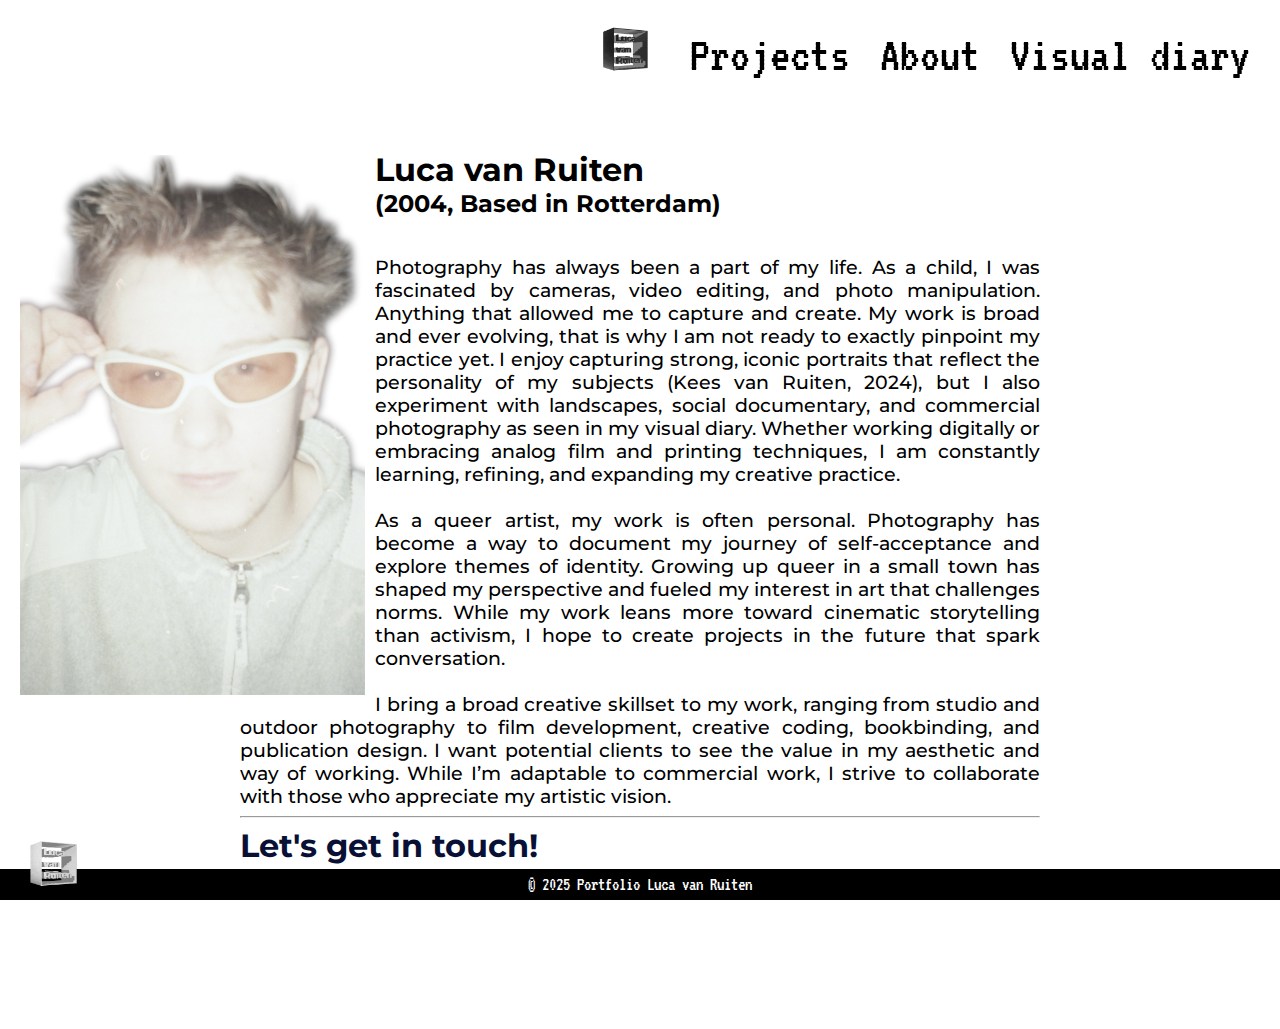
==== commit f5d3dbfc: "about change" ====
--- a/about.html
+++ b/about.html
@@ -37,23 +37,14 @@
         <div id="about_text">
             <h1 style="font-weight: 700;">Luca van Ruiten</h1>
             <h2 style="margin: 0">(2004, Based in Rotterdam)</h2><br><br>
-            <p>Photography has always been a part of my life. As a child, I was fascinated by cameras, video editing, and photo manipulation. Anything that allowed me to capture and create. My journey began when I found my mother’s camera, long forgotten and collecting dust. Since then, I’ve been exploring photography in all its forms, from studio portraits to impressive landscapes.<br><br>
-                
-                My work is broad and ever evolving, refusing to be confined to a single style. I enjoy capturing strong, iconic portraits that reflect the personality of my subjects, but I also experiment with landscapes, social documentary, and commercial photography. Whether working digitally or embracing analog film and printing techniques, I am constantly learning, refining, and expanding my creative practice.<br><br>
-                
-                Beyond photography, I integrate graphic design and creative coding into my work. I’ve designed posters, created publications, and built this portfolio website from scratch. One of my projects explored social media addiction (<a style="color: #6a03f2" href="escape_s_b.html">Escape the skinner box</a>), where I combined my photography archive with typography and design to craft an engaging publication. This approach allows me to not only capture visuals but also shape narratives and stories in exciting ways.<br><br>
-                
-                As a queer artist, my work is often deeply personal. Photography has become a way to document my journey of self-acceptance and explore themes of identity. Growing up queer in a small town has shaped my perspective and fueled my interest in art that challenges norms. While my work leans more toward cinematic storytelling than activism, I hope to create projects in the future that spark conversation and raise awareness for underrepresented topics.<br><br>
-                
-                Color and aesthetics play a big role in my photography. Sometimes, I use bright, flashy visuals to make a statement; other times, my choices are intuitive, reflecting my personality and the mood of a photo or scene. Ultimately, I want my work to amaze, surprise, and impress. I want people to feel something, whether that’s curiosity, admiration, or a sense of connection.<br><br>
-                
-                I bring a broad creative skillset to my work, ranging from studio and outdoor photography to film development, creative coding, bookbinding, and publication design. I want potential clients to see the value in my aesthetic and way of working. While I’m adaptable to commercial work, I strive to collaborate with those who appreciate my artistic vision.<br><br>
-                
-                My inspirations are rooted in technology, video games, and electronic music—mediums that influence the way I see and construct images. As I move forward, I want to create projects that go beyond the visual and contribute to meaningful discussions. I don’t believe in pinning down a singular message in my work because I’m always evolving. My artistic expression will continue to shift and grow, reflecting not just who I am, but the world as I experience it.
+            <p>Photography has always been a part of my life. As a child, I was fascinated by cameras, video editing, and photo manipulation. Anything that allowed me to capture and create. My work is broad and ever evolving, that is why I am not ready to exactly pinpoint my practice yet. I enjoy capturing strong, iconic portraits that reflect the personality of my subjects (Kees van Ruiten, 2024), but I also experiment with landscapes, social documentary, and commercial photography as seen in my visual diary. Whether working digitally or embracing analog film and printing techniques, I am constantly learning, refining, and expanding my creative practice.<br><br>
+
+                As a queer artist, my work is often personal. Photography has become a way to document my journey of self-acceptance and explore themes of identity. Growing up queer in a small town has shaped my perspective and fueled my interest in art that challenges norms. While my work leans more toward cinematic storytelling than activism, I hope to create projects in the future that spark conversation.<br><br>
+
+                I bring a broad creative skillset to my work, ranging from studio and outdoor photography to film development, creative coding, bookbinding, and publication design. I want potential clients to see the value in my aesthetic and way of working. While I’m adaptable to commercial work, I strive to collaborate with those who appreciate my artistic vision.<br>
+                <hr>
+
             </p>
-            <h2>
-                If you’re looking for vibrant, thoughtful, and technically skilled photography with a unique perspective, let’s create something together.                
-            </h2><hr><br>
             <h1 style="margin: 0; color: #091035">Let's get in touch!</h1><br>
             <h2 class="contact_info" style="font-weight: 700; margin: 0;">Location: Rotterdam, Netherlands</h1>
             <h2 class="contact_info" style="margin: 0; font-weight: 700;"><a href="https://www.instagram.com/lucavanruiten_photography/?hl=en" target="_blank" style="color: #6a03f2">Instagram</a></h2>
--- a/styles/main.css
+++ b/styles/main.css
@@ -311,7 +311,7 @@
 
 .container_collections_grid > div:last-of-type {
     margin-top: auto;
-  }
+}
 
 
 .footer {
@@ -405,6 +405,7 @@
     left: 0;
     padding: 20px;
     mix-blend-mode: exclusion;
+    z-index: 1000;
 }
 
 #circle_btn {
@@ -443,6 +444,7 @@
     color: black;
     text-align: left;
     margin: 0 auto;
+    text-align: justify;
 }
 
 #about_text > p {
@@ -569,6 +571,7 @@
     #about_text > p {
         font-size: 12px;
     }
+
     #about_photo_holder > img {
         max-height: 50vh;
     }
@@ -579,6 +582,7 @@
         padding-bottom: 70px;
         flex-direction: column-reverse;
     }
+
     .intro_text {
         font-size: 14px;
     }
@@ -590,9 +594,11 @@
     .intro_text_container {
         max-width: 90vw;
     }
+
     #name_box {
         display: none;
     }
+
     #home_btn_white_pages {
         border-width: 1px;
     }
@@ -608,11 +614,13 @@
     .contact_info {
         font-size: 12px;
     }
+
     #theme_toggle {
         padding: 20px;
         bottom: 0;
         top: inherit;
     }
+
     #circle_btn {
         background-color: white;
         color: black;
@@ -622,6 +630,7 @@
     #messy_grid {
         padding-top: 100px;
     }
+
     .container_collections_grid {
         padding-top: 100px;
     }
